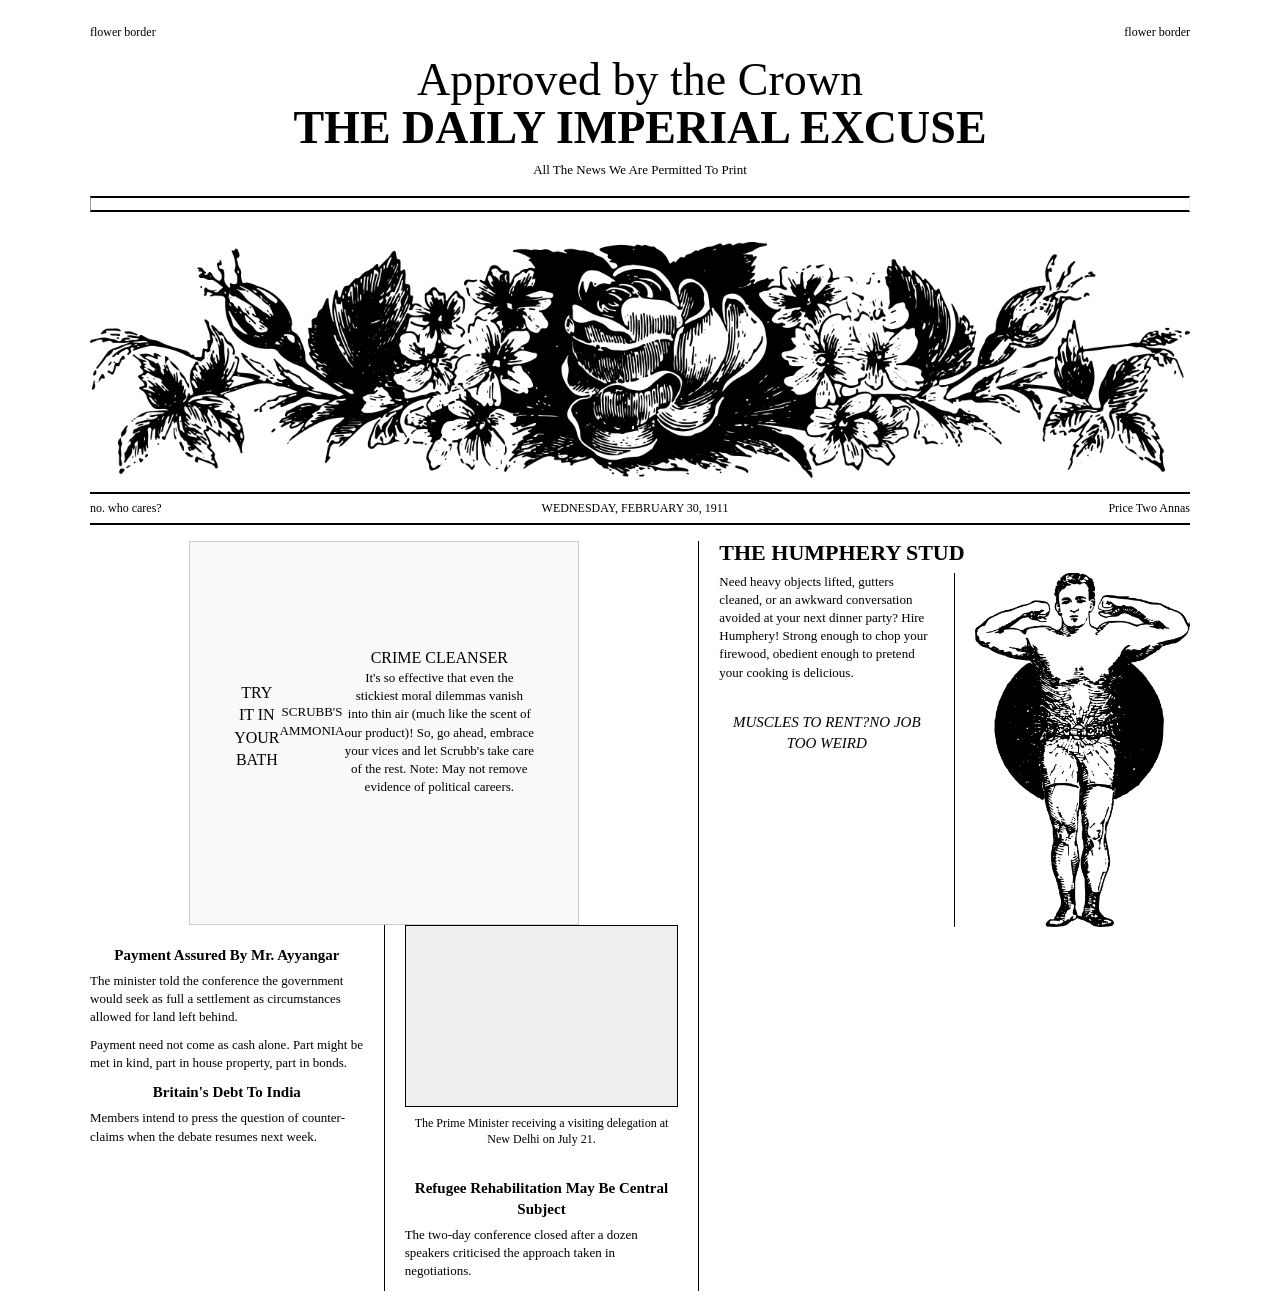
==== newspaper/index.html @ 944f1c3a "the humphery stud" ====
<!DOCTYPE html>
<html lang="en">

<head>
  <meta charset="utf-8">
  <meta name="viewport" content="width=device-width, initial-scale=1">
  <title>A flexbox front page</title>
  <link rel="stylesheet" href="style.css">
</head>

<body>

  <div class="bar">
    <span>flower border</span>
    <span>flower border</span>
  </div>

  <header class="masthead">
    <h1 class="nameplate">Approved by the Crown</h1>
    <h2 class="nameplate">THE DAILY IMPERIAL EXCUSE</h2>
    <p>All The News We Are Permitted To Print</p>
  </header>

  <hr class="rule">

  
  <div class="flowerheader">
    <img src="main-flower.png" class="main-flower">
  </div>

  <div class="bar rule">
    <span>no. who cares?</span>
    <span>WEDNESDAY, FEBRUARY 30, 1911</span>
    <span>Price Two Annas</span>
  </div>

  <!-- .row is a flex container. Each direct child .col is a flexible
       column. The .wide / .mid / .narrow classes only change how much
       space a column is allowed to grow (refer to the CSS and try to change the class!). -->
  <div class="row">

    <!-- the widest column -->
    <section class="col wide">
    
<div class="ad-box">
<div class="ad-text">TRY IT IN YOUR BATH</div>
<p class="brand">SCRUBB'S AMMONIA</p>
<div class="subrow">
<span>CRIME</span>
<span></span>CLEANSER</span>
<p class="body-text">
  It's so effective that even the stickiest moral dilemmas vanish into thin air (much like the scent of our product)! So, go ahead, embrace your vices and let Scrubb's take care of the rest. Note: May not remove evidence of political careers.
</p>
</div>
</div>  














      <!-- A story can hold its own nested row of columns -->
      <div class="row">
        <div class="col">
          <h3 class="rule">Payment Assured By Mr. Ayyangar</h3>
          <p>The minister told the conference the government would seek as full a settlement as circumstances allowed
            for land left behind.</p>
          <p>Payment need not come as cash alone. Part might be met in kind, part in house property, part in bonds.</p>
          <h3>Britain's Debt To India</h3>
          <p>Members intend to press the question of counter-claims when the debate resumes next week.</p>
        </div>

        <div class="col divider">
          <!-- .photo is an empty placeholder. -->
          <div class="photo"></div>
          <p class="caption">The Prime Minister receiving a visiting delegation at New Delhi on July 21.</p>
          <h3 class="rule">Refugee Rehabilitation May Be Central Subject</h3>
          <p>The two-day conference closed after a dozen speakers criticised the approach taken in negotiations.</p>
        </div>
      </div>
    </section>



    <!-- a medium column with its own nested row -->
    <section class="col mid divider">
      <h2>THE HUMPHERY STUD</h2>
      <div class="row">
        <div class="col">
          <p>Need heavy objects lifted, gutters cleaned, or an awkward conversation avoided at your next dinner party? Hire Humphery! Strong enough to chop your firewood, obedient enough to pretend your cooking is delicious.</p>
             <p class="deck rule">MUSCLES TO RENT?NO JOB TOO WEIRD</p>
             </p>
        </div>
        <div class="col divider">
        <img src="stud-man.png" class="stud-man">
        </div>
      </div>
    </section>

  </div>

</body>

</html>
---- newspaper/style.css ----
body {
  max-width: 1100px;
  margin: 0 auto;
  padding: 24px;
  font-family: serif;
  line-height: 1.4;
}

p {
  margin: 0 0 10px;
  font-size: 13px;
  text-align: justify center;
}

h1 {
  margin: 0;
  line-height: 1;
  font-weight: normal;
}

h2 {
  margin: 0 0 8px;
  font-size: 22px;
  line-height: 1.1;
}

h3 {
  margin: 0 0 6px;
  font-size: 15px;
  text-align: center;
}

.lead {
  font-size: 34px;
}

/* the day's top headline */
.row {
  display: flex;
  gap: 20px;
}

.col {
  display: flex;
  flex-direction: column;
  flex: 1;
  min-width: 0;

.rule {
    border: none;
    border-top: 2px solid var(--rule);
    margin: 14px 0 0;
}
}
.flowerheader {
  width: 100%;
  max-width: 1100px;
  overflow: hidden;
  padding: 14px 0;
  display: flex;
}

.main-flower {
  width: 100%;
  height: auto;
  justify-content: center;
  display: flex;
}
/* Column widths: bigger flex value = more room. */
.wide {
  flex: 5;
}

.mid {
  flex: 4;
}

.narrow {
  flex: 2;
}

.divider {
  border-left: 1px solid;
  padding-left: 20px;
}

.rule {
  border-top: 2px solid;
  border-bottom: 2px solid;
  padding: 6px 0;
  margin: 0 0 16px;
}

.box {
  border: 1px solid;
  padding: 10px;
  margin-bottom: 16px;
}

.bar {
  display: flex;
  justify-content: space-between;
  font-size: 12px;
}

.masthead {
  text-align: center;
  margin: 16px 0;
}

.nameplate {
  font-size: 46px;
}

.deck {
  font-size: 15px;
  font-style: italic;
  text-align: center;
}

.photo {
  border: 1px solid;
  height: 180px;
  margin-bottom: 8px;
  background: #eee;
}

.caption {
  font-size: 12px;
  text-align: center;
}

/* Stack the columns on narrow screens */
@media (max-width: 700px) {
  .row {
    flex-direction: column;
  }

  .divider {
    border-left: 0;
    padding-left: 0;
    border-top: 1px solid;
    padding-top: 16px;
  }
}

.ad-box {
    text-align: center;
    padding: 10px 44px 22px;
     width: 300px;
    height: 350px;
    border: 1px solid #ccc;
    background-color: #f9f9f9;
    display: flex;
    align-items: center;
    justify-content: center;
    margin: 0 auto;
}

.bathtub {
  width: 80%;
  max-width: 320px;
  margin: 10px auto 0;
}

.bathtub img {
  width: 100%;
  height: auto;
  display: block;
}
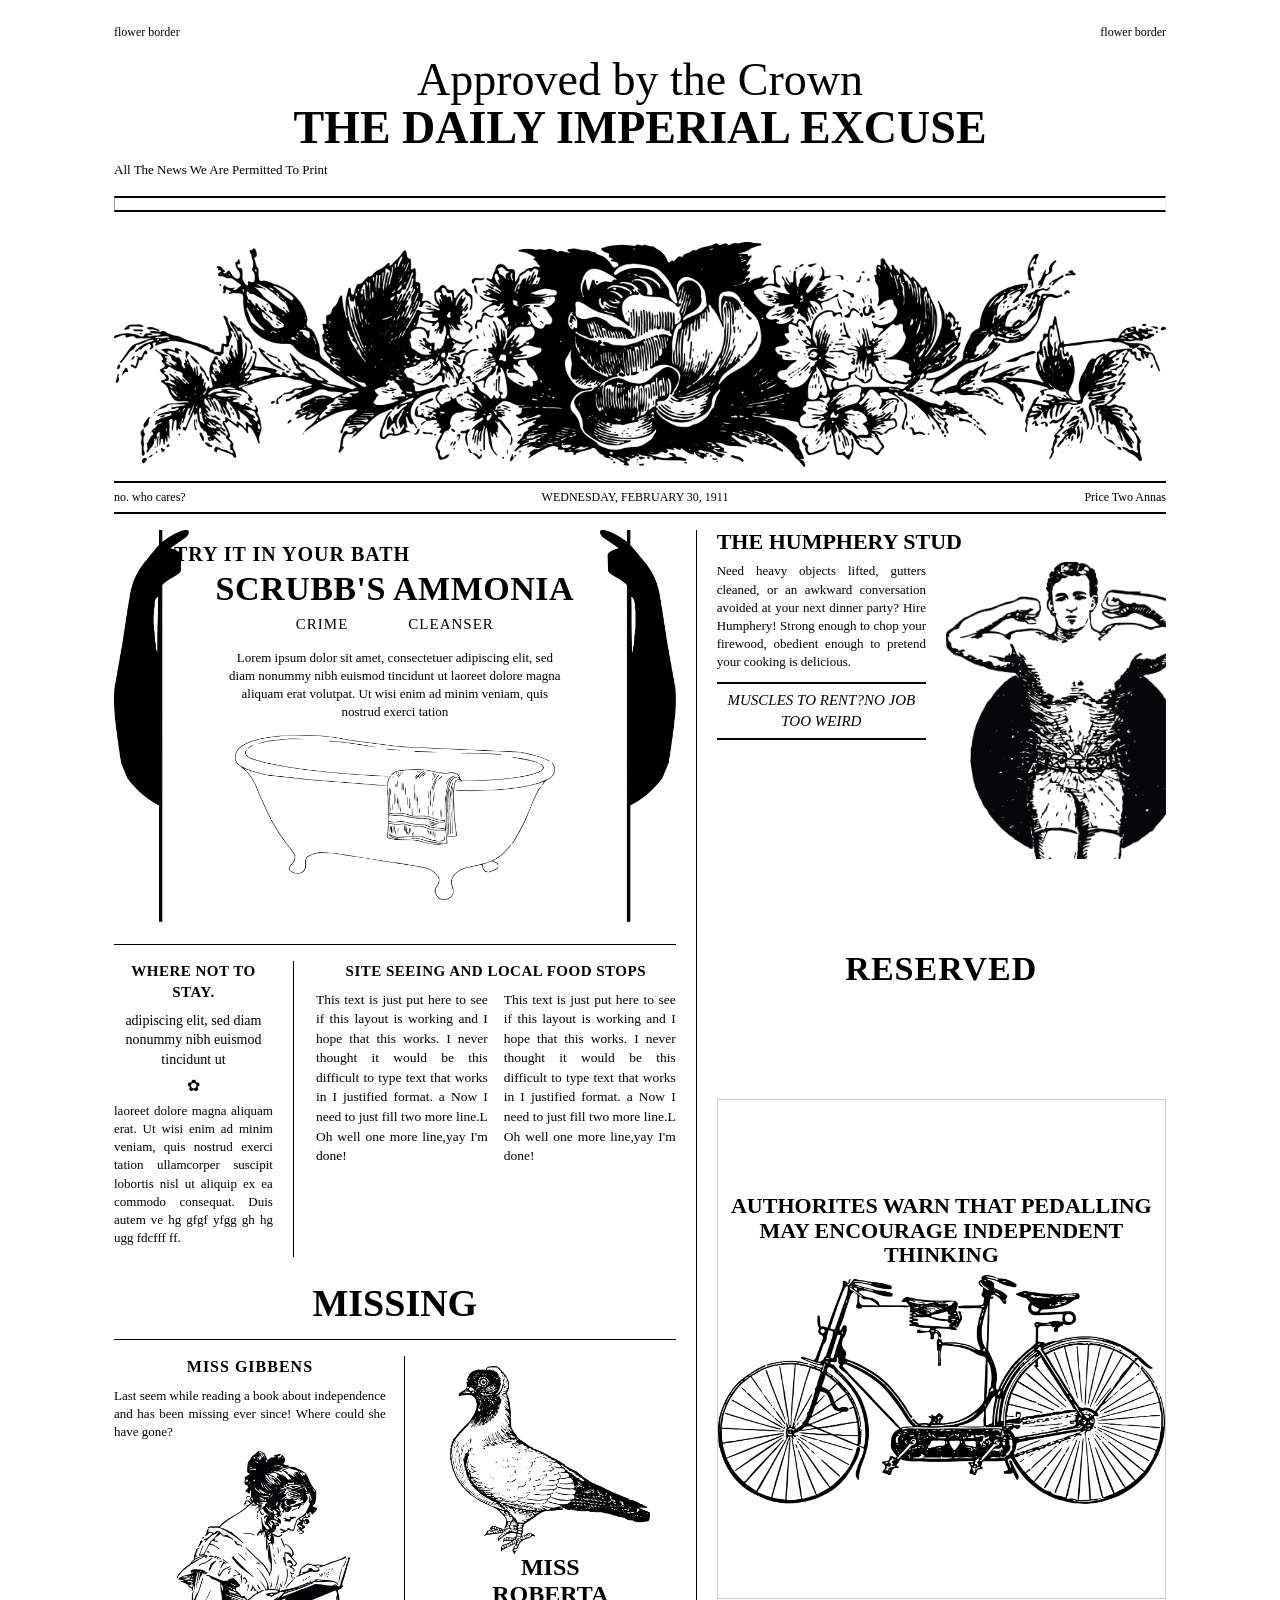
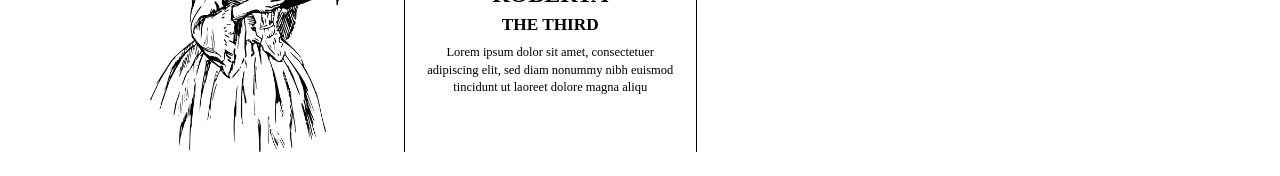
==== commit 7c5d91da: "all content placed" ====
--- a/newspaper/index.html
+++ b/newspaper/index.html
@@ -10,103 +10,117 @@
 
 <body>
 
-  <div class="bar">
-    <span>flower border</span>
-    <span>flower border</span>
-  </div>
+<div class="bar">
+<span>flower border</span>
+<span>flower border</span>
+</div>
 
-  <header class="masthead">
-    <h1 class="nameplate">Approved by the Crown</h1>
-    <h2 class="nameplate">THE DAILY IMPERIAL EXCUSE</h2>
-    <p>All The News We Are Permitted To Print</p>
-  </header>
+<header class="masthead">
+<h1 class="nameplate">Approved by the Crown</h1>
+<h2 class="nameplate">THE DAILY IMPERIAL EXCUSE</h2>
+<p>All The News We Are Permitted To Print</p>
+</header>
 
-  <hr class="rule">
+<hr class="rule">
 
-  
-  <div class="flowerheader">
-    <img src="main-flower.png" class="main-flower">
-  </div>
+<div class="flowerheader">
+<img src="main-flower.png" class="main-flower">
+</div>
 
-  <div class="bar rule">
-    <span>no. who cares?</span>
-    <span>WEDNESDAY, FEBRUARY 30, 1911</span>
-    <span>Price Two Annas</span>
-  </div>
+<div class="bar rule">
+<span>no. who cares?</span>
+<span>WEDNESDAY, FEBRUARY 30, 1911</span>
+<span>Price Two Annas</span>
+</div>
 
-  <!-- .row is a flex container. Each direct child .col is a flexible
-       column. The .wide / .mid / .narrow classes only change how much
-       space a column is allowed to grow (refer to the CSS and try to change the class!). -->
-  <div class="row">
+<div class="row">
 
-    <!-- the widest column -->
-    <section class="col wide">
-    
+<section class="col wide">
+
 <div class="ad-box">
-<div class="ad-text">TRY IT IN YOUR BATH</div>
-<p class="brand">SCRUBB'S AMMONIA</p>
+<img src="left-hand.png" class="bracket bracket-left" alt="">
+
+<p class="eyebrow">Try It In Your Bath</p>
+<h2 class="brand">Scrubb's Ammonia</h2>
 <div class="subrow">
-<span>CRIME</span>
-<span></span>CLEANSER</span>
+<span>Crime</span>
+<span>Cleanser</span>
+</div>
 <p class="body-text">
-  It's so effective that even the stickiest moral dilemmas vanish into thin air (much like the scent of our product)! So, go ahead, embrace your vices and let Scrubb's take care of the rest. Note: May not remove evidence of political careers.
+      Lorem ipsum dolor sit amet, consectetuer adipiscing elit, sed diam nonummy nibh euismod tincidunt ut laoreet dolore magna aliquam erat volutpat. Ut wisi enim ad minim veniam, quis nostrud exerci tation
+</p>
+
+<div class="bathtub">
+<img src="bathtub.png" alt="Bathtub illustration">
+</div>
+
+<img src="right-hand.png" class="bracket bracket-right" alt="">
+</div>
+
+<div class="travel-row">
+<div class="travel-col-1">
+<h3 class="travel-head">Where Not To Stay.</h3>
+<p class="lead-small">adipiscing elit, sed diam nonummy nibh euismod tincidunt ut</p>
+<div class="fleuron">&#10047;</div>
+<p class="body-text small">
+        laoreet dolore magna aliquam erat. Ut wisi enim ad minim veniam, quis nostrud exerci tation ullamcorper suscipit lobortis nisl ut aliquip ex ea commodo consequat. Duis autem ve hg gfgf yfgg gh hg ugg fdcfff ff.
 </p>
 </div>
-</div>  
 
+<div class="travel-col-2">
+<h3 class="travel-head">Site Seeing And Local Food Stops</h3>
+<div class="two-col-text">
+<p>This text is just put here to see if this layout is working and I hope that this works. I never thought it would be this difficult to type text that works in I justified format. a Now I need to just fill two more line.L Oh well one more line,yay I'm done!</p>
+<p>This text is just put here to see if this layout is working and I hope that this works. I never thought it would be this difficult to type text that works in I justified format. a Now I need to just fill two more line.L Oh well one more line,yay I'm done!</p>
+</div>
+</div>
+</div>
 
+<h2 class="section-title">Missing</h2>
+<div class="missing-grid">
 
+<div class="missing-col-1">
+<h3 class="missing-name">Miss Gibbens</h3>
+<p class="body-text small">Last seem while reading a book about independence and has been missing ever since! Where could she have gone?</p>
+<div class="missing-illustration">
+<img src="woman-in-book.png" alt="Woman reading a book">
+</div>
+</div>
 
+<div class="missing-col-2 divider">
+<div class="missing-illustration">
+<img src="miss-piegon.png" alt="Pigeon illustration">
+</div>
+<h3 class="stacked-name">Miss<br>Roberta<br><span class="the-third">The Third</span></h3>
+<p>Lorem ipsum dolor sit amet, consectetuer adipiscing elit, sed diam nonummy nibh euismod tincidunt ut laoreet dolore magna aliqu</p>
+</div>
 
+</div>
 
+</section>
 
+<section class="col mid divider">
+<h2>THE HUMPHERY STUD</h2>
+<div class="row">
+<div class="col">
+<p>Need heavy objects lifted, gutters cleaned, or an awkward conversation avoided at your next dinner party? Hire Humphery! Strong enough to chop your firewood, obedient enough to pretend your cooking is delicious.</p>
+<p class="deck rule">MUSCLES TO RENT?NO JOB TOO WEIRD</p>
+</div>
+<img src="stud-cropped .png" class="stud-man">
+</div>
 
+<div class="reserved-box">
+<h2>Reserved</h2>
+</div>
 
+<div class="bicycle-box">
+<h2>AUTHORITES WARN THAT PEDALLING MAY ENCOURAGE INDEPENDENT THINKING</h2>
+<img src="bicycle.png" class="bicycle">
+</div>
 
+</section>
 
-
-
-
-      <!-- A story can hold its own nested row of columns -->
-      <div class="row">
-        <div class="col">
-          <h3 class="rule">Payment Assured By Mr. Ayyangar</h3>
-          <p>The minister told the conference the government would seek as full a settlement as circumstances allowed
-            for land left behind.</p>
-          <p>Payment need not come as cash alone. Part might be met in kind, part in house property, part in bonds.</p>
-          <h3>Britain's Debt To India</h3>
-          <p>Members intend to press the question of counter-claims when the debate resumes next week.</p>
-        </div>
-
-        <div class="col divider">
-          <!-- .photo is an empty placeholder. -->
-          <div class="photo"></div>
-          <p class="caption">The Prime Minister receiving a visiting delegation at New Delhi on July 21.</p>
-          <h3 class="rule">Refugee Rehabilitation May Be Central Subject</h3>
-          <p>The two-day conference closed after a dozen speakers criticised the approach taken in negotiations.</p>
-        </div>
-      </div>
-    </section>
-
-
-
-    <!-- a medium column with its own nested row -->
-    <section class="col mid divider">
-      <h2>THE HUMPHERY STUD</h2>
-      <div class="row">
-        <div class="col">
-          <p>Need heavy objects lifted, gutters cleaned, or an awkward conversation avoided at your next dinner party? Hire Humphery! Strong enough to chop your firewood, obedient enough to pretend your cooking is delicious.</p>
-             <p class="deck rule">MUSCLES TO RENT?NO JOB TOO WEIRD</p>
-             </p>
-        </div>
-        <div class="col divider">
-        <img src="stud-man.png" class="stud-man">
-        </div>
-      </div>
-    </section>
-
-  </div>
+</div>
 
 </body>
-
 </html>
--- a/newspaper/style.css
+++ b/newspaper/style.css
@@ -1,15 +1,20 @@
+* {
+  box-sizing: border-box;
+}
+
 body {
   max-width: 1100px;
   margin: 0 auto;
   padding: 24px;
   font-family: serif;
   line-height: 1.4;
+  overflow-x: hidden;
 }
 
 p {
   margin: 0 0 10px;
   font-size: 13px;
-  text-align: justify center;
+  text-align: justify;
 }
 
 h1 {
@@ -34,7 +39,6 @@
   font-size: 34px;
 }
 
-/* the day's top headline */
 .row {
   display: flex;
   gap: 20px;
@@ -45,16 +49,10 @@
   flex-direction: column;
   flex: 1;
   min-width: 0;
-
-.rule {
-    border: none;
-    border-top: 2px solid var(--rule);
-    margin: 14px 0 0;
-}
-}
+}
+
 .flowerheader {
   width: 100%;
-  max-width: 1100px;
   overflow: hidden;
   padding: 14px 0;
   display: flex;
@@ -63,10 +61,9 @@
 .main-flower {
   width: 100%;
   height: auto;
-  justify-content: center;
-  display: flex;
-}
-/* Column widths: bigger flex value = more room. */
+  display: block;
+}
+
 .wide {
   flex: 5;
 }
@@ -130,7 +127,6 @@
   text-align: center;
 }
 
-/* Stack the columns on narrow screens */
 @media (max-width: 700px) {
   .row {
     flex-direction: column;
@@ -144,17 +140,109 @@
   }
 }
 
+.stud-man {
+  width: 220px;
+  max-width: 100%;
+  height: auto;
+  flex-shrink: 0;
+  display: block;
+}
+
+.reserved-box {
+  min-height: 220px;
+  display: flex;
+  align-items: center;
+  justify-content: center;
+  text-align: center;
+}
+
+.reserved-box h2 {
+  font-weight: 700;
+  text-transform: uppercase;
+  letter-spacing: 1px;
+  font-size: 34px;
+  margin: 0;
+}
+
+.bicycle-box {
+  min-height: 500px;
+  border: 1px solid #ccc;
+  display: flex;
+  flex-direction: column;
+  align-items: center;
+  justify-content: center;
+  text-align: center;
+  margin-top: 20px;
+}
+
+.bicycle {
+  width: 450px;
+  max-width: 100%;
+  height: auto;
+  flex-shrink: 0;
+  display: block;
+}
+
+/* ---------- AD BOX ---------- */
+
 .ad-box {
-    text-align: center;
-    padding: 10px 44px 22px;
-     width: 300px;
-    height: 350px;
-    border: 1px solid #ccc;
-    background-color: #f9f9f9;
-    display: flex;
-    align-items: center;
-    justify-content: center;
-    margin: 0 auto;
+  text-align: center;
+  padding: 10px 60px 22px;
+  width: auto;
+  min-height: 380px;
+  border: none;
+  background-color: transparent;
+  display: block;
+  position: relative;
+  margin: 0;
+  overflow: hidden;
+}
+
+.bracket {
+  position: absolute;
+  top: 0;
+  height: 100%;
+  width: auto;
+}
+
+.bracket-left {
+  left: 0;
+}
+
+.bracket-right {
+  right: 0;
+}
+
+.eyebrow {
+  font-weight: 700;
+  text-transform: uppercase;
+  letter-spacing: 1px;
+  font-size: 20px;
+  margin: 0 0 2px;
+}
+
+.brand {
+  font-weight: 900;
+  text-transform: uppercase;
+  font-size: 34px;
+  letter-spacing: 0.5px;
+  margin: 0 0 6px;
+}
+
+.subrow {
+  display: flex;
+  justify-content: center;
+  gap: 60px;
+  text-transform: uppercase;
+  letter-spacing: 1px;
+  font-size: 15px;
+  margin-bottom: 14px;
+}
+
+.ad-box .body-text {
+  max-width: 340px;
+  margin: 0 auto 14px;
+  text-align: center;
 }
 
 .bathtub {
@@ -167,4 +255,123 @@
   width: 100%;
   height: auto;
   display: block;
+}
+
+/* ---------- TRAVEL ROW ---------- */
+
+.travel-row {
+  display: grid;
+  grid-template-columns: 1fr 2fr;
+  column-gap: 22px;
+  border-top: 1px solid #000;
+  margin-top: 22px;
+  padding-top: 16px;
+}
+
+.travel-col-1 {
+  border-right: 1px solid #000;
+  padding-right: 20px;
+  text-align: center;
+}
+
+.travel-head {
+  font-weight: 700;
+  text-transform: uppercase;
+  letter-spacing: 0.5px;
+  font-size: 15px;
+  text-align: center;
+  margin: 0 0 8px;
+}
+
+.lead-small {
+  text-align: center;
+  font-size: 14px;
+  margin: 0 0 6px;
+}
+
+.fleuron {
+  text-align: center;
+  font-size: 16px;
+  margin: 4px 0;
+}
+
+.two-col-text {
+  display: grid;
+  grid-template-columns: 1fr 1fr;
+  column-gap: 16px;
+}
+
+.two-col-text p {
+  font-size: 13.5px;
+  line-height: 1.45;
+  text-align: justify;
+  margin: 0;
+}
+
+/* ---------- MISSING SECTION ---------- */
+
+.section-title {
+  font-weight: 900;
+  text-transform: uppercase;
+  font-size: 38px;
+  margin: 26px 0 14px;
+  text-align: center;
+}
+
+.missing-grid {
+  display: grid;
+  grid-template-columns: 1fr 1fr;
+  column-gap: 18px;
+  border-top: 1px solid #000;
+  padding-top: 16px;
+  text-align: center;
+}
+
+.missing-name {
+  font-weight: 700;
+  text-transform: uppercase;
+  letter-spacing: 1px;
+  font-size: 16px;
+  margin: 0 0 8px;
+}
+
+.missing-col-1 {
+  text-align: center;
+}
+
+.missing-col-2 {
+  display: flex;
+  flex-direction: column;
+  align-items: center;
+}
+
+.missing-col-2 p {
+  font-size: 12.5px;
+  line-height: 1.4;
+  text-align: center;
+  margin: 8px 0 0;
+  max-width: 300px;
+}
+
+.stacked-name {
+  font-weight: 900;
+  text-transform: uppercase;
+  font-size: 24px;
+  line-height: 1.15;
+  margin: 0;
+}
+
+.stacked-name .the-third {
+  font-size: 0.72em;
+}
+
+.missing-illustration {
+  max-width: 200px;
+  margin: 10px auto 0;
+}
+
+.missing-illustration img {
+  width: 100%;
+  height: auto;
+  display: block;
 }
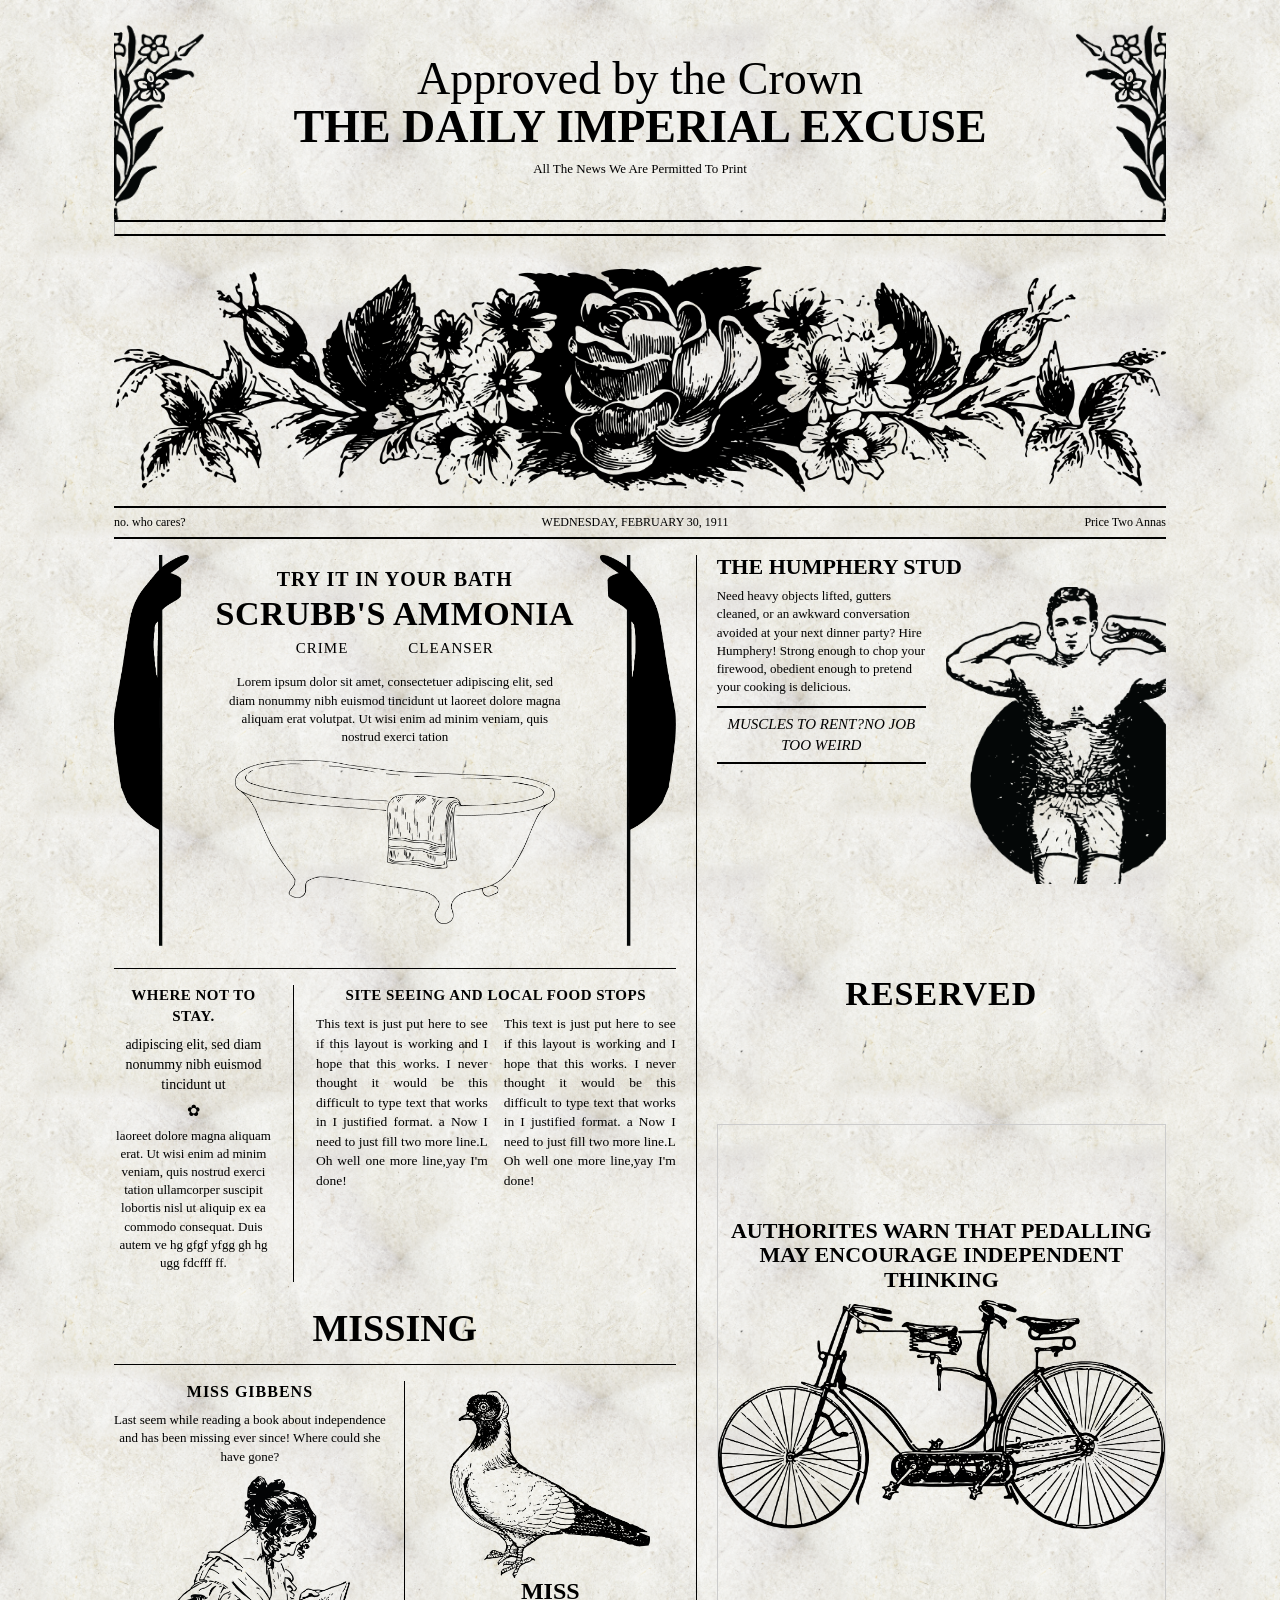
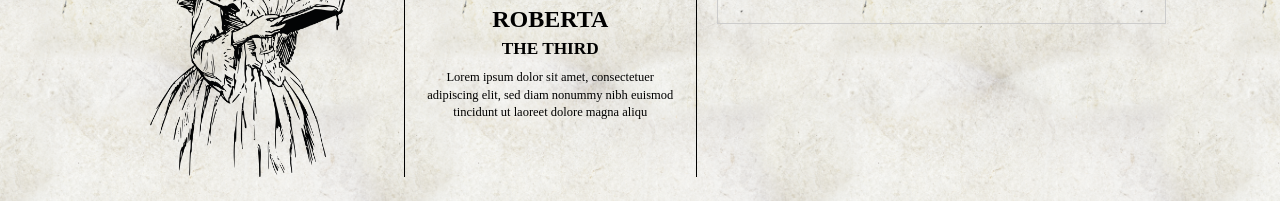
==== commit ad94b6d4: "flower border" ====
--- a/newspaper/index.html
+++ b/newspaper/index.html
@@ -5,15 +5,14 @@
   <meta charset="utf-8">
   <meta name="viewport" content="width=device-width, initial-scale=1">
   <title>A flexbox front page</title>
+  
   <link rel="stylesheet" href="style.css">
 </head>
 
 <body>
 
-<div class="bar">
-<span>flower border</span>
-<span>flower border</span>
-</div>
+<div class="masthead-row">
+<img src="left-flower-border.png" class="corner-flower">
 
 <header class="masthead">
 <h1 class="nameplate">Approved by the Crown</h1>
@@ -21,6 +20,8 @@
 <p>All The News We Are Permitted To Print</p>
 </header>
 
+<img src="right-flower-border.png" class="corner-flower">
+</div>
 <hr class="rule">
 
 <div class="flowerheader">
--- a/newspaper/style.css
+++ b/newspaper/style.css
@@ -9,12 +9,16 @@
   font-family: serif;
   line-height: 1.4;
   overflow-x: hidden;
+
+  background-image: url("seamless-bg.png");
+  background-repeat: repeat;
+  background-size: 400px 280px;
 }
 
 p {
   margin: 0 0 10px;
   font-size: 13px;
-  text-align: justify;
+  text-align: justify-centre;
 }
 
 h1 {
@@ -49,6 +53,34 @@
   flex-direction: column;
   flex: 1;
   min-width: 0;
+}
+
+.bar {
+  display: flex;
+  justify-content: space-between;
+  align-items: flex-start;
+  font-size: 12px;
+}
+
+.corner-flower {
+  width: 90px;
+  max-width: 15%;
+  height: auto;
+  flex-shrink: 0;
+  display: block;
+}
+
+.masthead-row {
+  display: flex;
+  align-items: center;
+  justify-content: center;
+  gap: 20px;
+}
+
+.masthead {
+  text-align: center;
+  margin: 16px 0;
+  flex: 1;
 }
 
 .flowerheader {
@@ -92,17 +124,6 @@
   border: 1px solid;
   padding: 10px;
   margin-bottom: 16px;
-}
-
-.bar {
-  display: flex;
-  justify-content: space-between;
-  font-size: 12px;
-}
-
-.masthead {
-  text-align: center;
-  margin: 16px 0;
 }
 
 .nameplate {
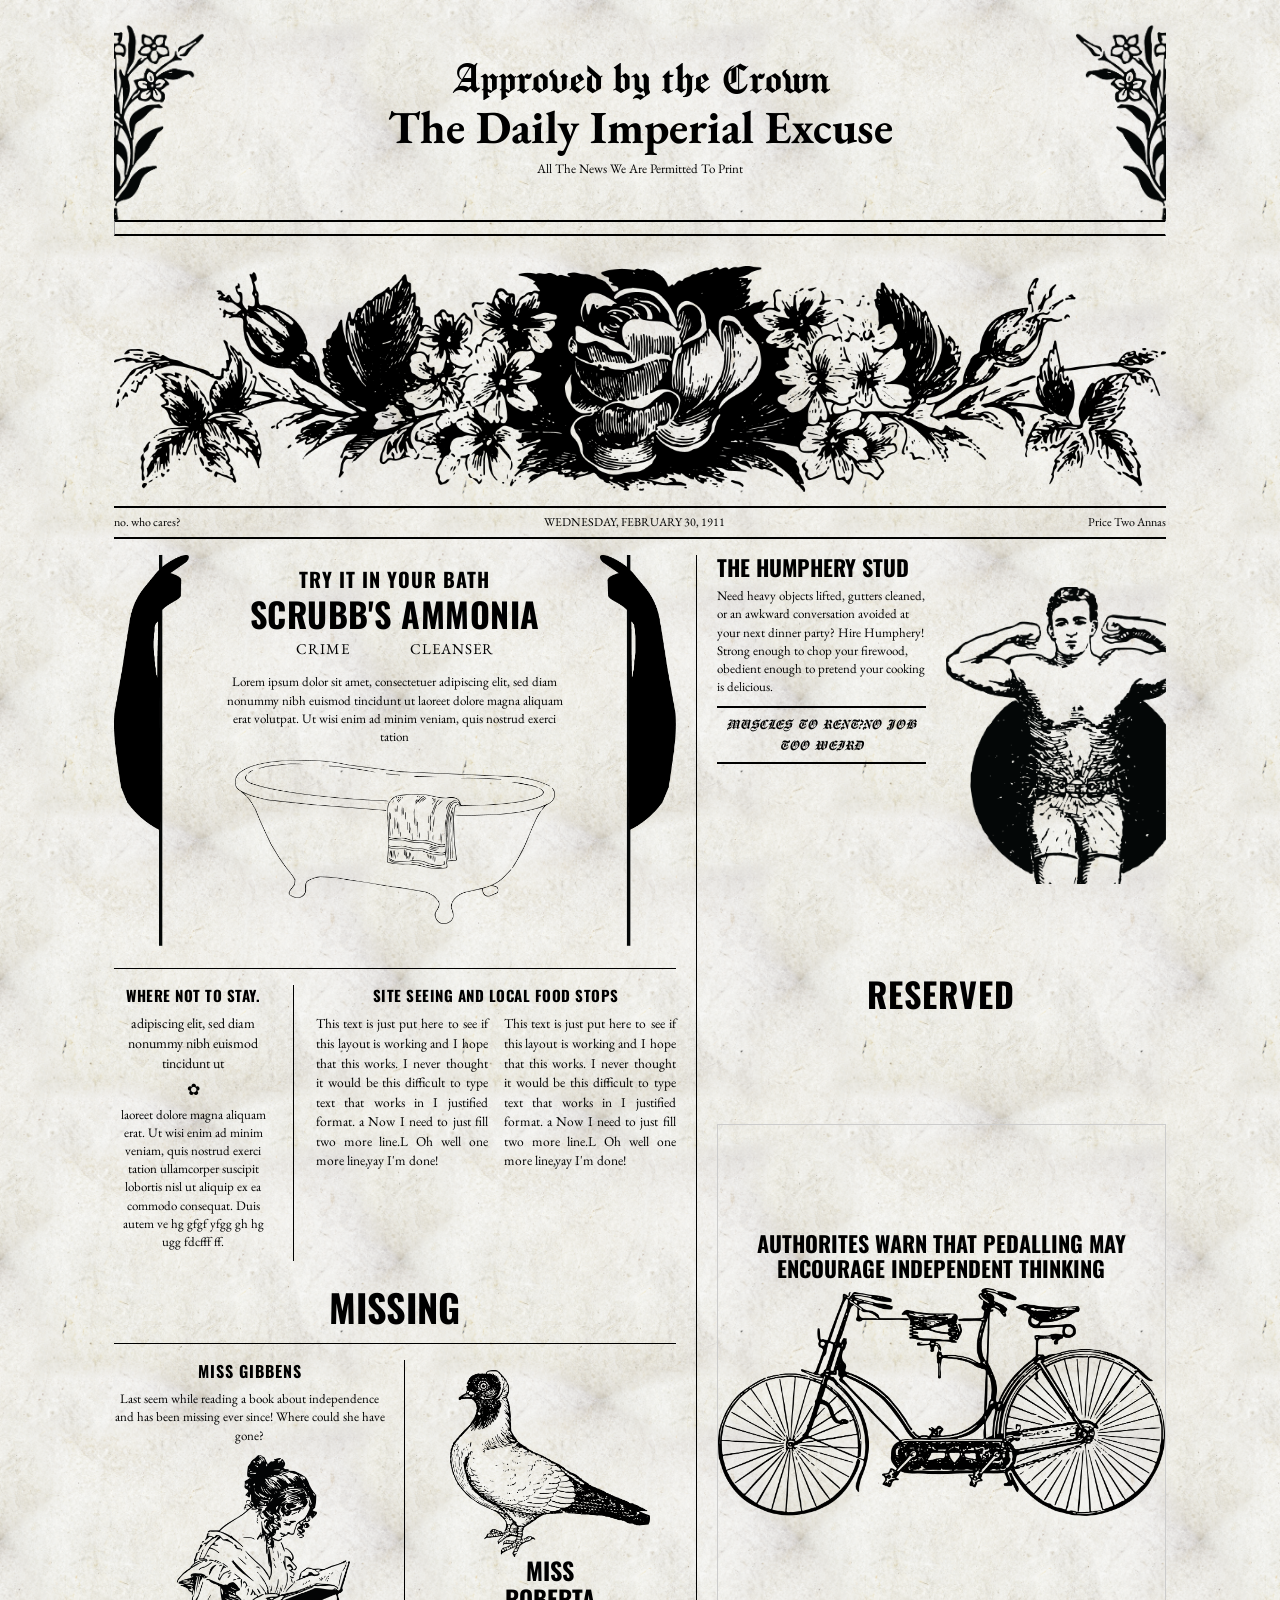
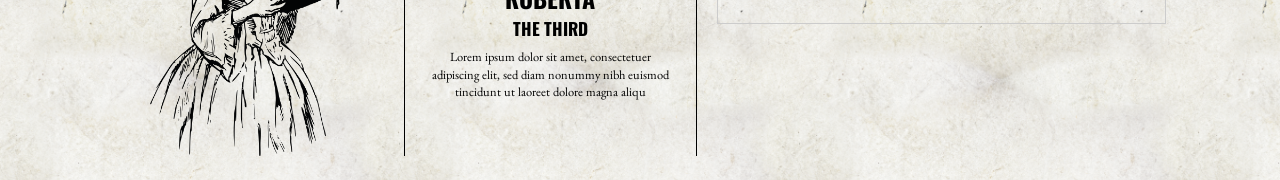
==== commit 2d9cfc1c: "fonts added" ====
--- a/newspaper/index.html
+++ b/newspaper/index.html
@@ -5,7 +5,9 @@
   <meta charset="utf-8">
   <meta name="viewport" content="width=device-width, initial-scale=1">
   <title>A flexbox front page</title>
-  
+  <link rel="preconnect" href="https://fonts.googleapis.com">
+<link rel="preconnect" href="https://fonts.gstatic.com" crossorigin>
+<link href="https://fonts.googleapis.com/css2?family=Manufacturing+Consent&family=EB+Garamond:ital,wght@0,400;0,500;0,600;0,700;1,400&family=Oswald:wght@400;500;600;700&display=swap" rel="stylesheet">
   <link rel="stylesheet" href="style.css">
 </head>
 
@@ -16,7 +18,12 @@
 
 <header class="masthead">
 <h1 class="nameplate">Approved by the Crown</h1>
-<h2 class="nameplate">THE DAILY IMPERIAL EXCUSE</h2>
+<h2 class="nameplate nameplate-title">
+  <span class="big-letter">T</span>he
+  <span class="big-letter">D</span>aily
+  <span class="big-letter">I</span>mperial
+  <span class="big-letter">E</span>xcuse
+</h2>
 <p>All The News We Are Permitted To Print</p>
 </header>
 
--- a/newspaper/style.css
+++ b/newspaper/style.css
@@ -1,12 +1,16 @@
 * {
   box-sizing: border-box;
 }
-
+:root {
+  --font-body: "EB Garamond", serif;
+  --font-headline: "Oswald", sans-serif;
+  --font-display: "Manufacturing Consent", cursive;
+}
 body {
   max-width: 1100px;
   margin: 0 auto;
   padding: 24px;
-  font-family: serif;
+  font-family: var(--font-body);
   line-height: 1.4;
   overflow-x: hidden;
 
@@ -15,10 +19,18 @@
   background-size: 400px 280px;
 }
 
+h1.nameplate{
+  font-family: Manufacturing Consent;
+}
+
+h2.nameplate{
+  font-family: EB Garamond;
+}
 p {
   margin: 0 0 10px;
   font-size: 13px;
   text-align: justify-centre;
+  font-family: var(--font-body);
 }
 
 h1 {
@@ -54,14 +66,6 @@
   flex: 1;
   min-width: 0;
 }
-
-.bar {
-  display: flex;
-  justify-content: space-between;
-  align-items: flex-start;
-  font-size: 12px;
-}
-
 .corner-flower {
   width: 90px;
   max-width: 15%;
@@ -82,6 +86,7 @@
   margin: 16px 0;
   flex: 1;
 }
+
 
 .flowerheader {
   width: 100%;
@@ -124,6 +129,17 @@
   border: 1px solid;
   padding: 10px;
   margin-bottom: 16px;
+}
+
+.bar {
+  display: flex;
+  justify-content: space-between;
+  font-size: 12px;
+}
+
+.masthead {
+  text-align: center;
+  margin: 16px 0;
 }
 
 .nameplate {
@@ -395,4 +411,20 @@
   width: 100%;
   height: auto;
   display: block;
+}
+
+.nameplate,
+.brand,
+.eyebrow,
+.travel-head,
+.section-title,
+.missing-name,
+.stacked-name,
+h2,
+h3 {
+  font-family: var(--font-headline);
+}
+
+.deck {
+  font-family: var(--font-display);
 }
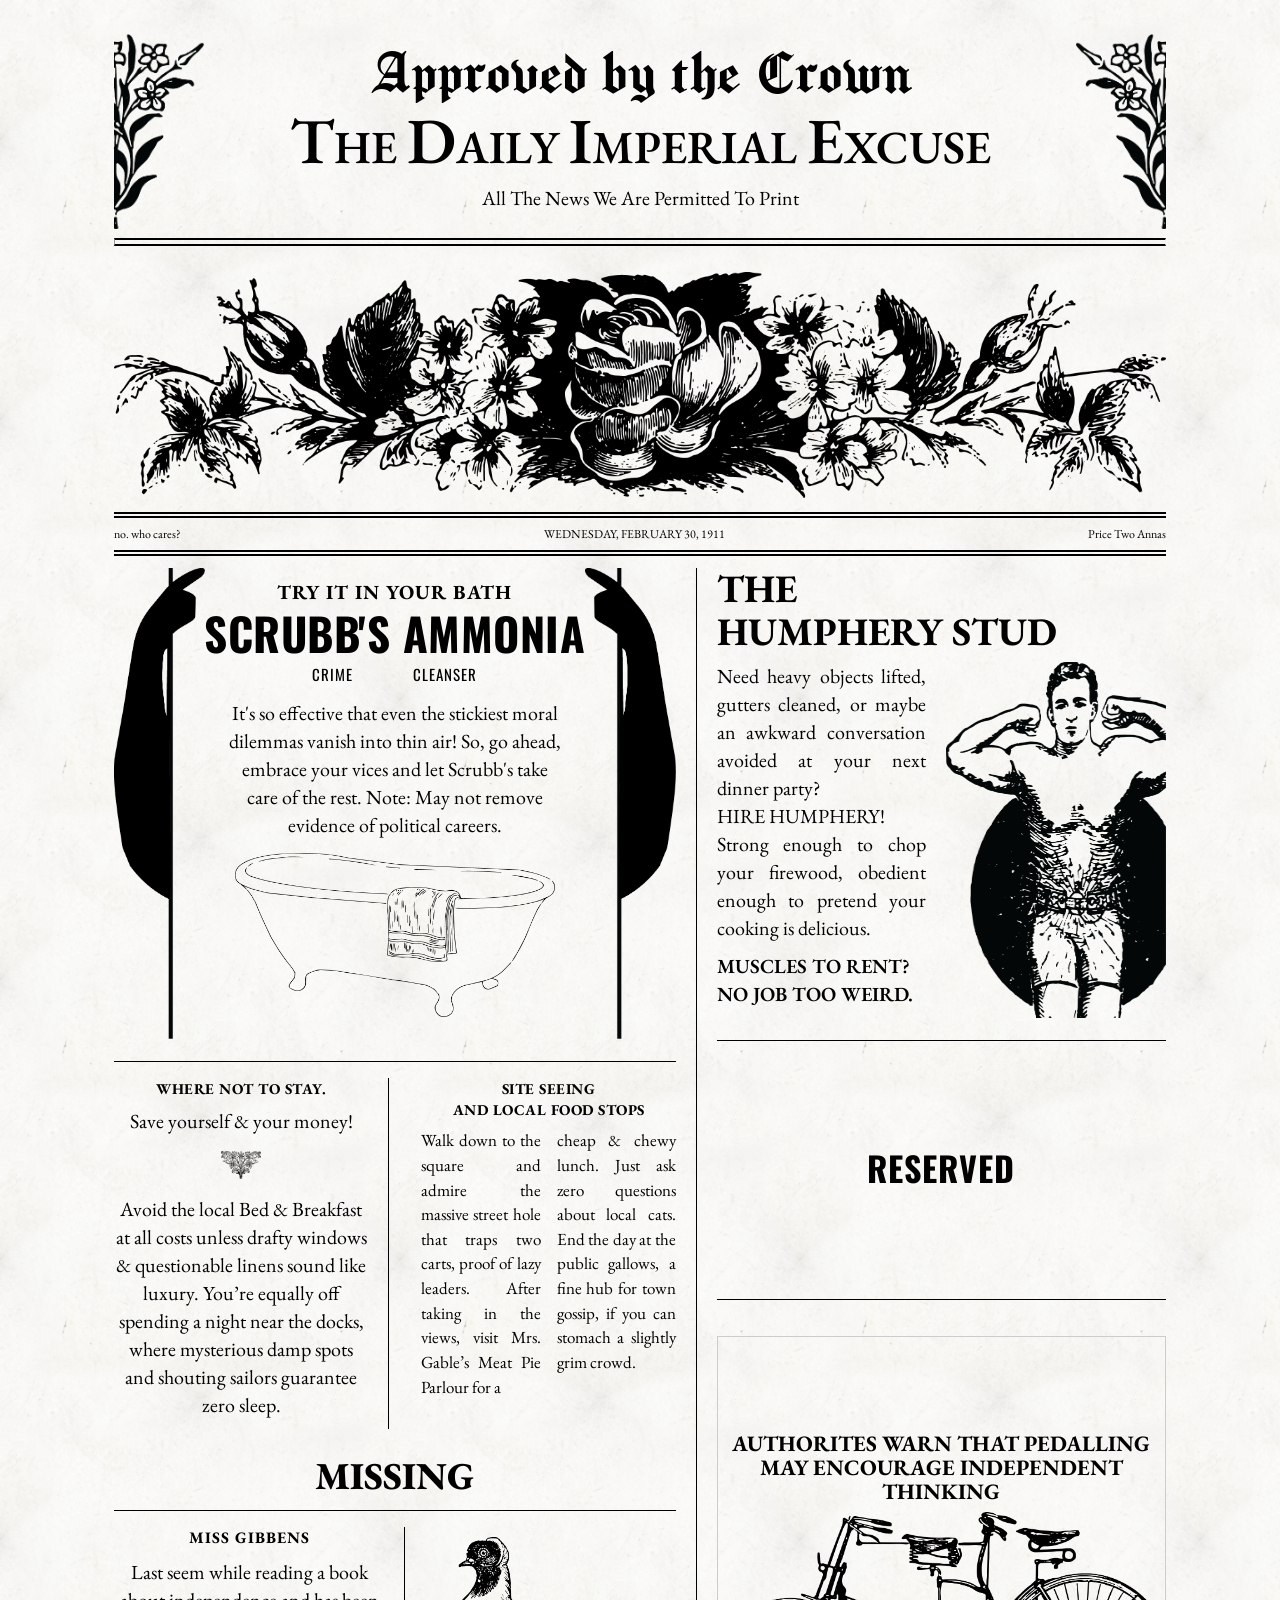
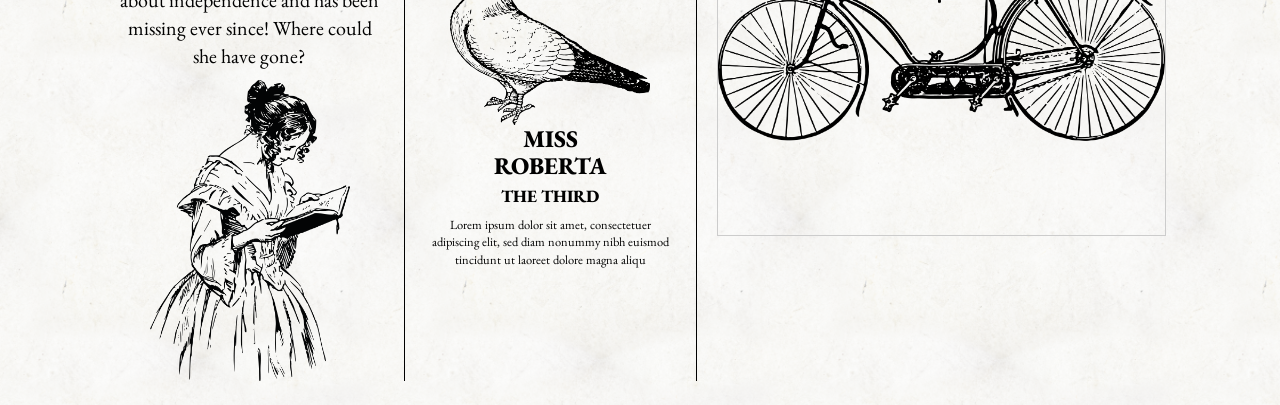
==== commit c4059989: "where not to stay" ====
--- a/newspaper/index.html
+++ b/newspaper/index.html
@@ -19,10 +19,10 @@
 <header class="masthead">
 <h1 class="nameplate">Approved by the Crown</h1>
 <h2 class="nameplate nameplate-title">
-  <span class="big-letter">T</span>he
-  <span class="big-letter">D</span>aily
-  <span class="big-letter">I</span>mperial
-  <span class="big-letter">E</span>xcuse
+  <span class="big-letter">T</span>HE
+  <span class="big-letter">D</span>AILY
+  <span class="big-letter">I</span>MPERIAL
+  <span class="big-letter">E</span>XCUSE
 </h2>
 <p>All The News We Are Permitted To Print</p>
 </header>
@@ -35,7 +35,7 @@
 <img src="main-flower.png" class="main-flower">
 </div>
 
-<div class="bar rule">
+<div class="bar rule double-rule">
 <span>no. who cares?</span>
 <span>WEDNESDAY, FEBRUARY 30, 1911</span>
 <span>Price Two Annas</span>
@@ -55,7 +55,7 @@
 <span>Cleanser</span>
 </div>
 <p class="body-text">
-      Lorem ipsum dolor sit amet, consectetuer adipiscing elit, sed diam nonummy nibh euismod tincidunt ut laoreet dolore magna aliquam erat volutpat. Ut wisi enim ad minim veniam, quis nostrud exerci tation
+    It's so effective that even the stickiest moral dilemmas vanish into thin air! So, go ahead, embrace your vices and let Scrubb's take care of the rest. Note: May not remove evidence of political careers.
 </p>
 
 <div class="bathtub">
@@ -68,18 +68,18 @@
 <div class="travel-row">
 <div class="travel-col-1">
 <h3 class="travel-head">Where Not To Stay.</h3>
-<p class="lead-small">adipiscing elit, sed diam nonummy nibh euismod tincidunt ut</p>
-<div class="fleuron">&#10047;</div>
+<p class="lead-small"> Save yourself & your money!</p>
+<img src="divider.flower.png" class="divider-flower">
 <p class="body-text small">
-        laoreet dolore magna aliquam erat. Ut wisi enim ad minim veniam, quis nostrud exerci tation ullamcorper suscipit lobortis nisl ut aliquip ex ea commodo consequat. Duis autem ve hg gfgf yfgg gh hg ugg fdcfff ff.
+       Avoid the local Bed & Breakfast at all costs unless drafty windows & questionable linens sound like luxury. You’re equally off spending a night near the docks, where mysterious damp spots and shouting sailors guarantee zero sleep.
 </p>
 </div>
 
 <div class="travel-col-2">
-<h3 class="travel-head">Site Seeing And Local Food Stops</h3>
+<h3 class="travel-head">Site Seeing<br> And Local Food Stops</h3>
 <div class="two-col-text">
-<p>This text is just put here to see if this layout is working and I hope that this works. I never thought it would be this difficult to type text that works in I justified format. a Now I need to just fill two more line.L Oh well one more line,yay I'm done!</p>
-<p>This text is just put here to see if this layout is working and I hope that this works. I never thought it would be this difficult to type text that works in I justified format. a Now I need to just fill two more line.L Oh well one more line,yay I'm done!</p>
+<p class="site-text">Walk down to the square and admire the massive street hole that traps two carts, proof of lazy leaders. After taking in the views, visit Mrs. Gable’s Meat Pie Parlour for a </p>
+<p class="site-text">  cheap & chewy lunch. Just ask zero questions about local cats. End the day at the public gallows, a fine hub for town gossip, if you can stomach a slightly grim crowd.</p>
 </div>
 </div>
 </div>
@@ -108,19 +108,20 @@
 </section>
 
 <section class="col mid divider">
-<h2>THE HUMPHERY STUD</h2>
+<h2 class="stud-title">THE<br>HUMPHERY STUD</h2>
 <div class="row">
 <div class="col">
-<p>Need heavy objects lifted, gutters cleaned, or an awkward conversation avoided at your next dinner party? Hire Humphery! Strong enough to chop your firewood, obedient enough to pretend your cooking is delicious.</p>
-<p class="deck rule">MUSCLES TO RENT?NO JOB TOO WEIRD</p>
+<p class="stud-body-text">Need heavy objects lifted, gutters cleaned, or maybe an awkward conversation avoided at your next dinner party? 
+  <br> HIRE HUMPHERY! <br>Strong enough to chop your firewood, obedient enough to pretend your cooking is delicious.</p>
+<p class="tagline">MUSCLES TO RENT?NO JOB TOO WEIRD.</p>
 </div>
 <img src="stud-cropped .png" class="stud-man">
 </div>
-
+<div class="travel-row"></div>
 <div class="reserved-box">
-<h2>Reserved</h2>
+<h2 class="reserved-box">Reserved</h2>
 </div>
-
+<div class="travel-row"></div>
 <div class="bicycle-box">
 <h2>AUTHORITES WARN THAT PEDALLING MAY ENCOURAGE INDEPENDENT THINKING</h2>
 <img src="bicycle.png" class="bicycle">
--- a/newspaper/style.css
+++ b/newspaper/style.css
@@ -14,21 +14,28 @@
   line-height: 1.4;
   overflow-x: hidden;
 
-  background-image: url("seamless-bg.png");
+  background-image:
+  linear-gradient(rgba(255, 255, 255, 0.6), rgba(255, 255, 255, 0.6)), url("seamless-bg.png");
   background-repeat: repeat;
   background-size: 400px 280px;
 }
 
 h1.nameplate{
   font-family: Manufacturing Consent;
+  font-size: 65px;
 }
 
 h2.nameplate{
   font-family: EB Garamond;
+  font-weight: 580;
+}
+
+.big-letter {
+  font-size: 1.4em; 
 }
 p {
   margin: 0 0 10px;
-  font-size: 13px;
+  font-size: 20px;
   text-align: justify-centre;
   font-family: var(--font-body);
 }
@@ -119,10 +126,16 @@
 }
 
 .rule {
-  border-top: 2px solid;
-  border-bottom: 2px solid;
-  padding: 6px 0;
-  margin: 0 0 16px;
+  border-top: 2px solid #000;
+  border-bottom: 2px solid #000;
+  padding: 2px 0;
+  margin: 0 0 12px;
+}
+
+.double-rule {
+  border-top: 6px double #000;
+  border-bottom: 6px double;
+  padding: 8px 0;
 }
 
 .box {
@@ -413,18 +426,55 @@
   display: block;
 }
 
-.nameplate,
-.brand,
-.eyebrow,
-.travel-head,
-.section-title,
-.missing-name,
-.stacked-name,
-h2,
-h3 {
-  font-family: var(--font-headline);
-}
-
-.deck {
-  font-family: var(--font-display);
+.subrow{
+font-family: OSWALD;
+}
+
+.brand{
+  font-family: OSWALD;
+  font-size: 45px;
+}
+
+.stud-title{
+  font-family: EB GARAMOND;
+  font-size: 39px;
+}
+
+.stud-body-text{
+  text-align: justify;
+}
+
+.tagline{
+  font-family: EB Garamond;
+  font-size: 20px;
+  font-weight: 600;
+}
+
+.reserved-box{
+  font-family: OSWALD;
+  font-weight: 100;
+}
+ .travel-row {
+  display: flex;
+  gap: 2rem; 
+}
+
+.travel-col-1,
+.travel-col-2 {
+  flex: 1;
+}
+
+.two-col-text .site-text {
+  font-size: 17px;
+}
+
+.divider-flower {
+  width: 40px;     
+  height: auto;     
+  display: block;
+  margin: 1rem auto; 
+}
+.lead-small{
+  font-size: 20px
+ 
 }
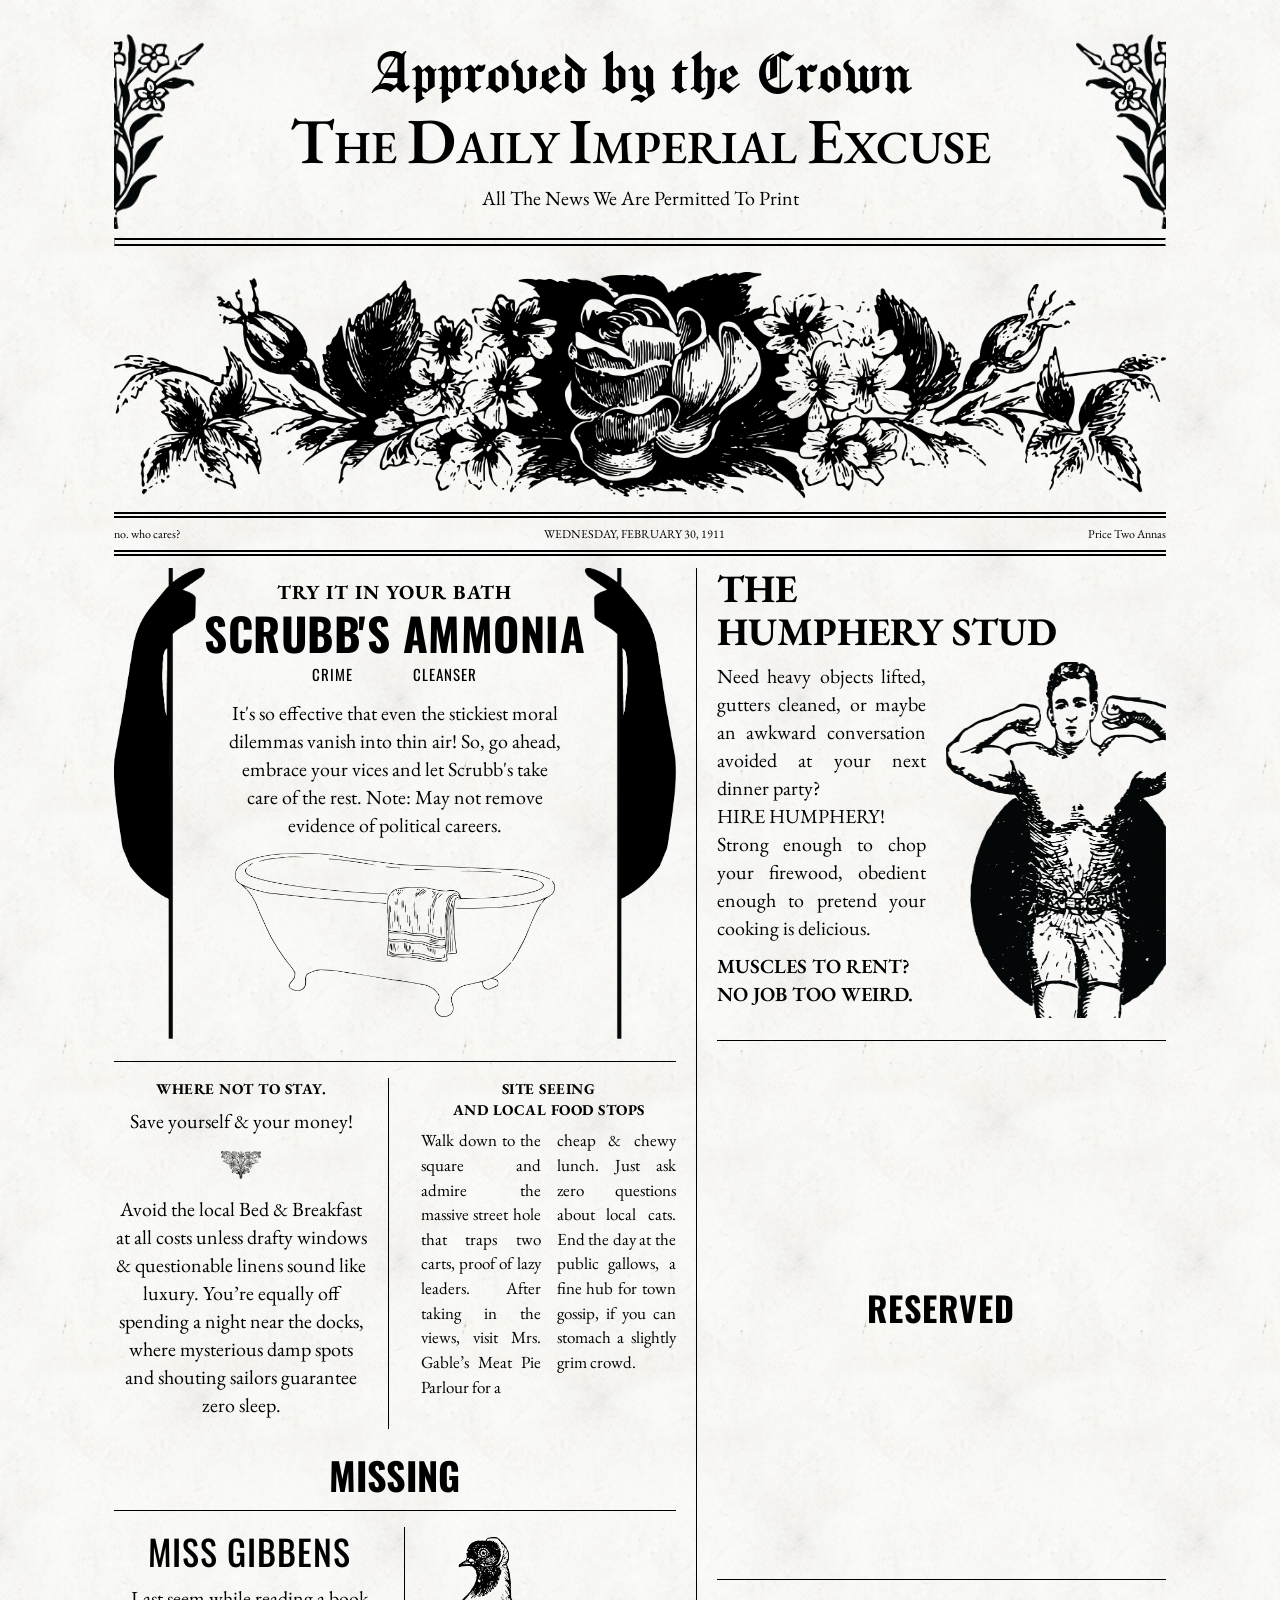
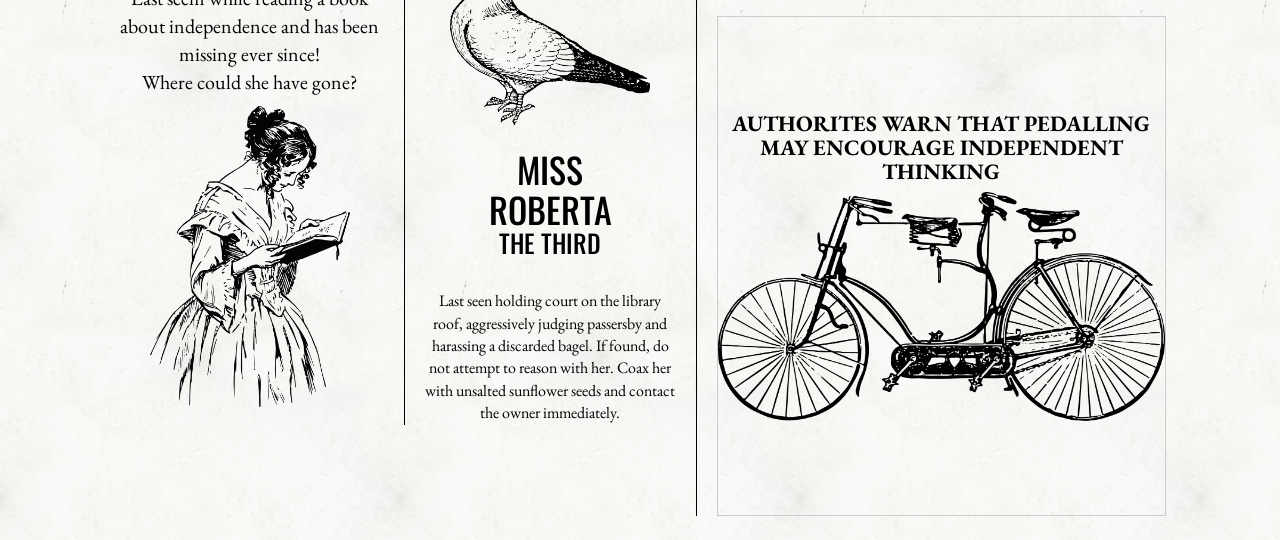
==== commit debcdfda: "missing section finished" ====
--- a/newspaper/index.html
+++ b/newspaper/index.html
@@ -89,7 +89,7 @@
 
 <div class="missing-col-1">
 <h3 class="missing-name">Miss Gibbens</h3>
-<p class="body-text small">Last seem while reading a book about independence and has been missing ever since! Where could she have gone?</p>
+<p class="body-text small">Last seem while reading a book about independence and has been missing ever since! <br>Where could she have gone?</p>
 <div class="missing-illustration">
 <img src="woman-in-book.png" alt="Woman reading a book">
 </div>
@@ -100,7 +100,7 @@
 <img src="miss-piegon.png" alt="Pigeon illustration">
 </div>
 <h3 class="stacked-name">Miss<br>Roberta<br><span class="the-third">The Third</span></h3>
-<p>Lorem ipsum dolor sit amet, consectetuer adipiscing elit, sed diam nonummy nibh euismod tincidunt ut laoreet dolore magna aliqu</p>
+<p>Last seen holding court on the library roof, aggressively judging passersby and harassing a discarded bagel. If found, do not attempt to reason with her. Coax her with unsalted sunflower seeds and contact the owner immediately.</p>
 </div>
 
 </div>
--- a/newspaper/style.css
+++ b/newspaper/style.css
@@ -199,7 +199,7 @@
 }
 
 .reserved-box {
-  min-height: 220px;
+  min-height: 500px;
   display: flex;
   align-items: center;
   justify-content: center;
@@ -233,8 +233,6 @@
   display: block;
 }
 
-/* ---------- AD BOX ---------- */
-
 .ad-box {
   text-align: center;
   padding: 10px 60px 22px;
@@ -306,8 +304,6 @@
   height: auto;
   display: block;
 }
-
-/* ---------- TRAVEL ROW ---------- */
 
 .travel-row {
   display: grid;
@@ -358,8 +354,6 @@
   margin: 0;
 }
 
-/* ---------- MISSING SECTION ---------- */
-
 .section-title {
   font-weight: 900;
   text-transform: uppercase;
@@ -477,4 +471,43 @@
 .lead-small{
   font-size: 20px
  
+}
+
+.section-title{
+  font-family: OSWALD;
+}
+
+.missing-name{
+  font-family: OSWALD;
+  font-size: 35px;
+  font-weight: 450;
+}
+
+.missing-col-2 {
+  display: flex;
+  flex-direction: column;
+  align-items: center;
+  gap: 1.5rem;
+}
+
+.missing-col-2 .missing-illustration {
+  width: 100%;
+}
+
+.stacked-name {
+  font-family: 'Oswald';
+  font-weight: 450;
+  text-transform: uppercase;
+  font-size: 35px;
+  text-align: center;
+}
+
+.stacked-name .the-third {
+  display: block;
+}
+
+.missing-col-2 p {
+  font-family: EB Garamond;
+  font-size: 1rem;
+  text-align: bracket-right;
 }
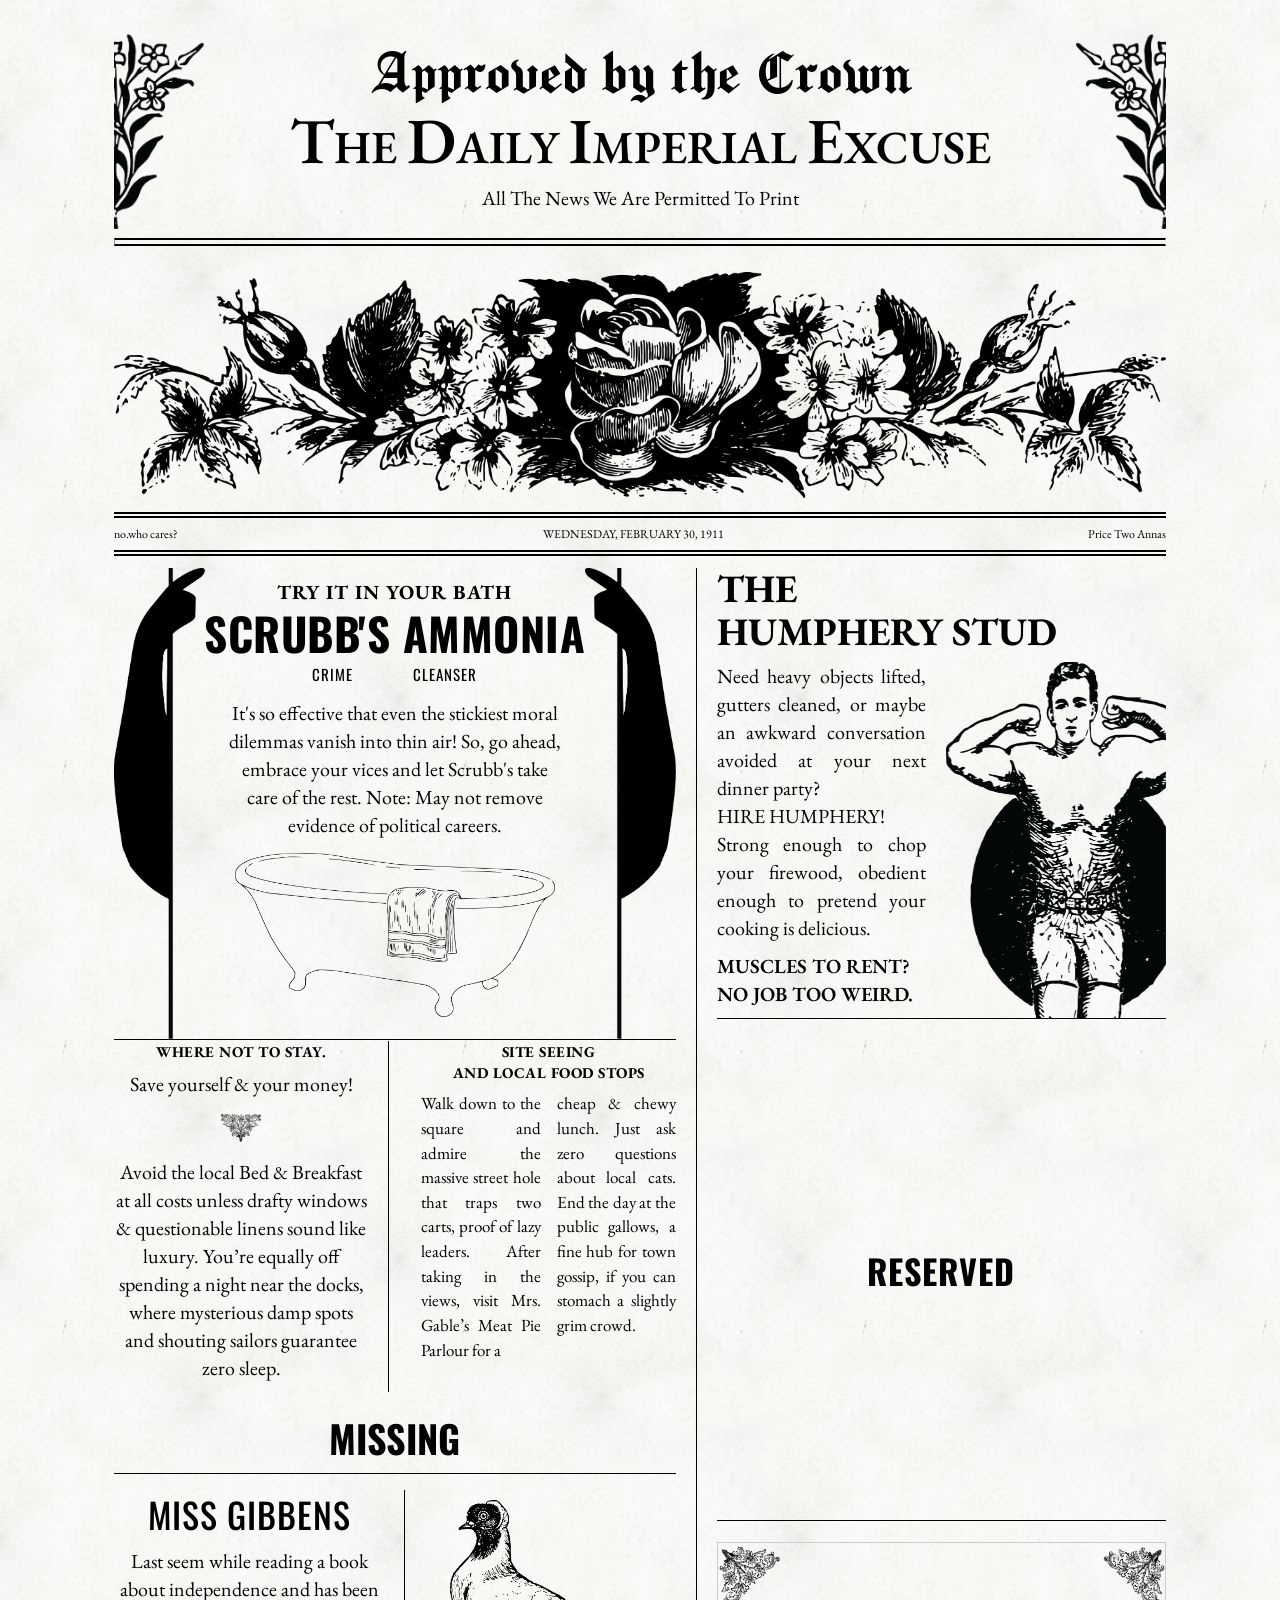
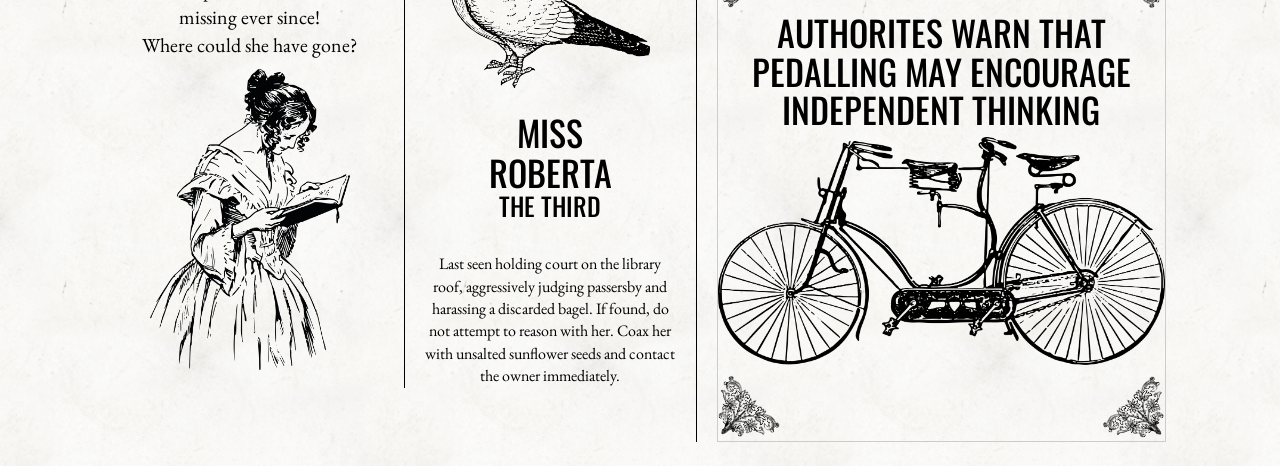
==== commit 15b089e8: "all designing done" ====
--- a/newspaper/index.html
+++ b/newspaper/index.html
@@ -4,7 +4,7 @@
 <head>
   <meta charset="utf-8">
   <meta name="viewport" content="width=device-width, initial-scale=1">
-  <title>A flexbox front page</title>
+  <title>The Daily Imperial Excuse</title>
   <link rel="preconnect" href="https://fonts.googleapis.com">
 <link rel="preconnect" href="https://fonts.gstatic.com" crossorigin>
 <link href="https://fonts.googleapis.com/css2?family=Manufacturing+Consent&family=EB+Garamond:ital,wght@0,400;0,500;0,600;0,700;1,400&family=Oswald:wght@400;500;600;700&display=swap" rel="stylesheet">
@@ -36,7 +36,7 @@
 </div>
 
 <div class="bar rule double-rule">
-<span>no. who cares?</span>
+<span>no.who cares?</span>
 <span>WEDNESDAY, FEBRUARY 30, 1911</span>
 <span>Price Two Annas</span>
 </div>
@@ -117,13 +117,20 @@
 </div>
 <img src="stud-cropped .png" class="stud-man">
 </div>
+
 <div class="travel-row"></div>
 <div class="reserved-box">
 <h2 class="reserved-box">Reserved</h2>
 </div>
+
 <div class="travel-row"></div>
 <div class="bicycle-box">
-<h2>AUTHORITES WARN THAT PEDALLING MAY ENCOURAGE INDEPENDENT THINKING</h2>
+  <img src="divider.flower.png" class="corner-decoration corner-top-left">
+  <img src="divider.flower.png" class="corner-decoration corner-top-right">
+  <img src="divider.flower.png" class="corner-decoration corner-bottom-left">
+  <img src="divider.flower.png" class="corner-decoration corner-bottom-right">
+
+<h2 class="bicycle-heading">AUTHORITES WARN THAT <br>PEDALLING MAY ENCOURAGE <br> INDEPENDENT THINKING</h2>
 <img src="bicycle.png" class="bicycle">
 </div>
 
--- a/newspaper/style.css
+++ b/newspaper/style.css
@@ -220,9 +220,45 @@
   display: flex;
   flex-direction: column;
   align-items: center;
-  justify-content: center;
-  text-align: center;
-  margin-top: 20px;
+  justify-content: flex-start;  
+  text-align: center;
+  margin-top: 20px; 
+  position: relative;  
+  padding-top: 70px;  
+}
+
+.corner-decoration {
+  position: absolute;
+  width: 70px;
+  height: auto;
+}
+
+.corner-top-left {
+  top: 0;
+  left: -14px;
+  transform: rotate(135deg);
+  transform-origin: center;
+}
+
+.corner-top-right {
+  top: 0;
+  right: -14px;
+  transform: rotate(225deg);
+  transform-origin: center;
+}
+
+.corner-bottom-right {
+  bottom: 0;
+  right: -14px;
+  transform: rotate(315deg);
+  transform-origin: center;
+}
+
+.corner-bottom-left {
+  bottom: 0;
+  left: -14px;
+  transform: rotate(45deg);
+  transform-origin: center;
 }
 
 .bicycle {
@@ -308,10 +344,8 @@
 .travel-row {
   display: grid;
   grid-template-columns: 1fr 2fr;
-  column-gap: 22px;
   border-top: 1px solid #000;
-  margin-top: 22px;
-  padding-top: 16px;
+  padding-top: 1px;
 }
 
 .travel-col-1 {
@@ -495,7 +529,7 @@
 }
 
 .stacked-name {
-  font-family: 'Oswald';
+  font-family: OSWALD;
   font-weight: 450;
   text-transform: uppercase;
   font-size: 35px;
@@ -510,4 +544,10 @@
   font-family: EB Garamond;
   font-size: 1rem;
   text-align: bracket-right;
+}
+
+.bicycle-heading{
+  font-family: OSWALD;
+  font-size: 35px;
+  font-weight: 450;
 }
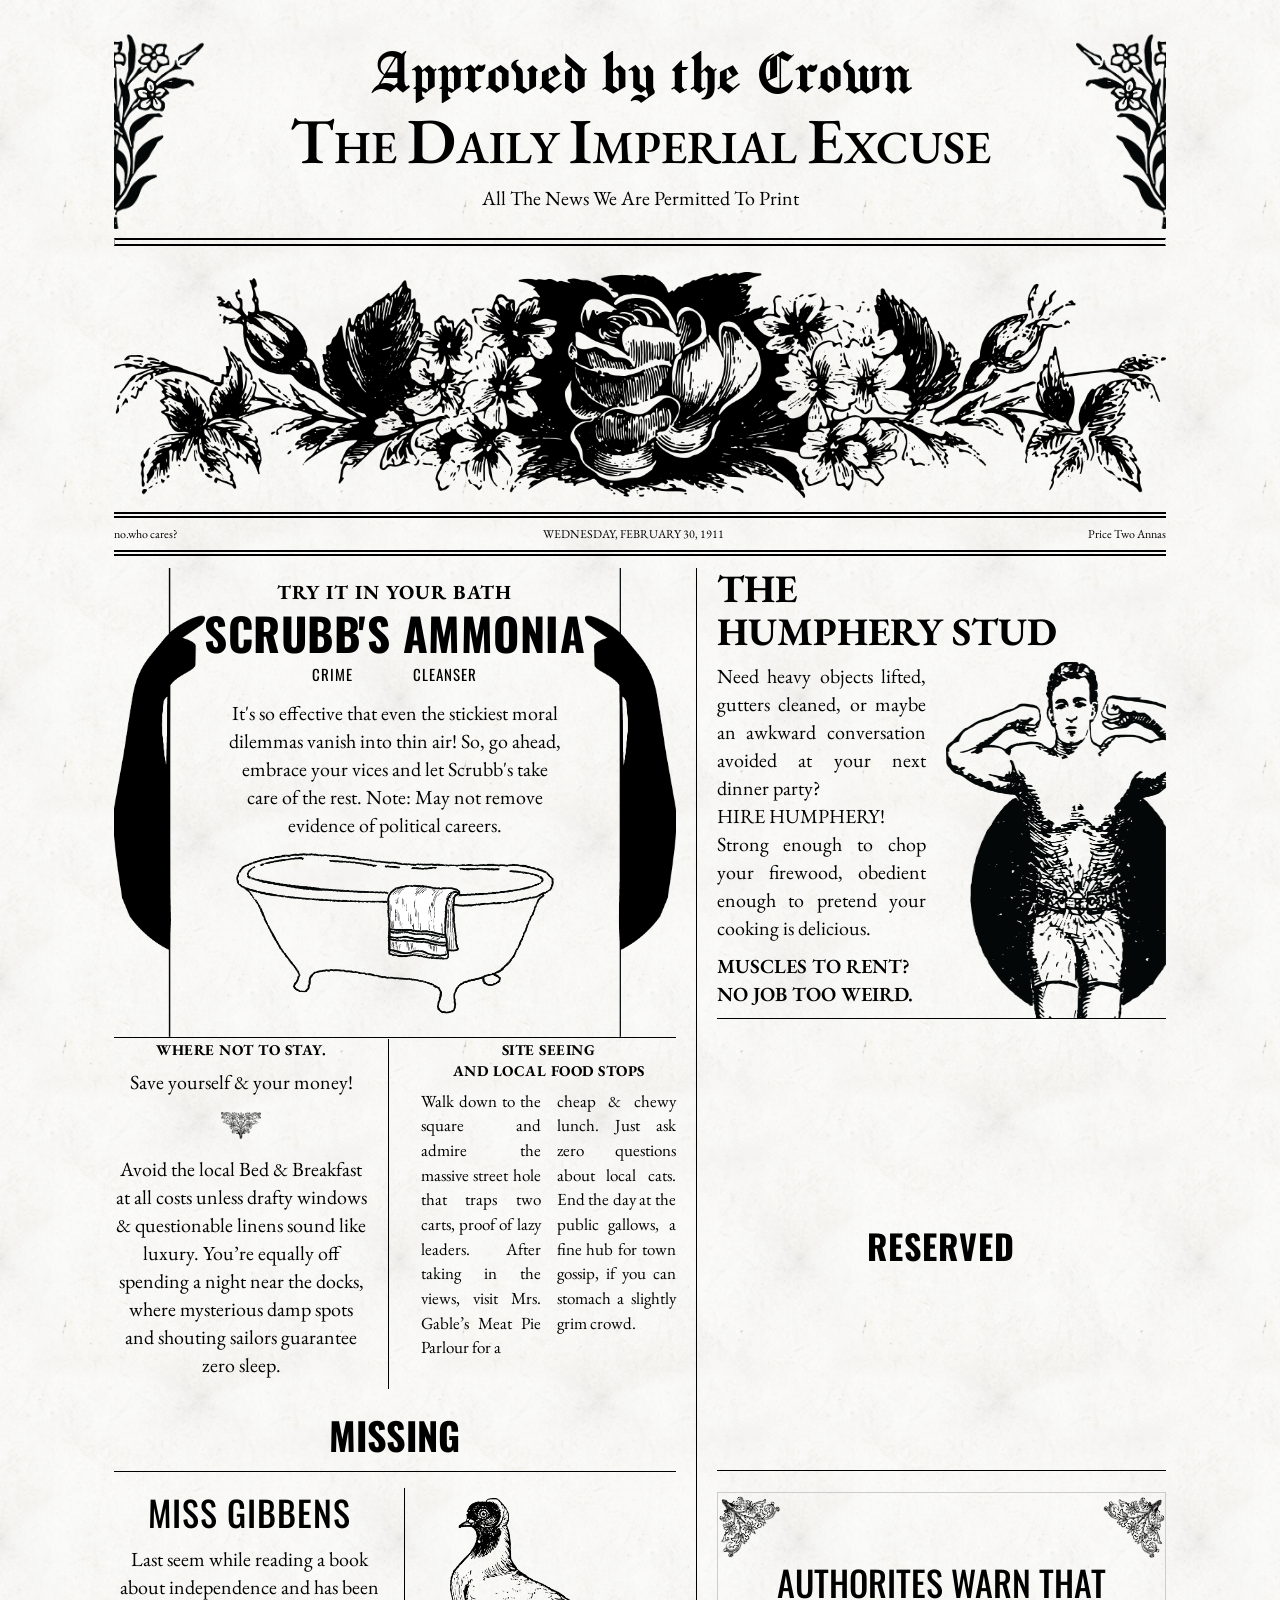
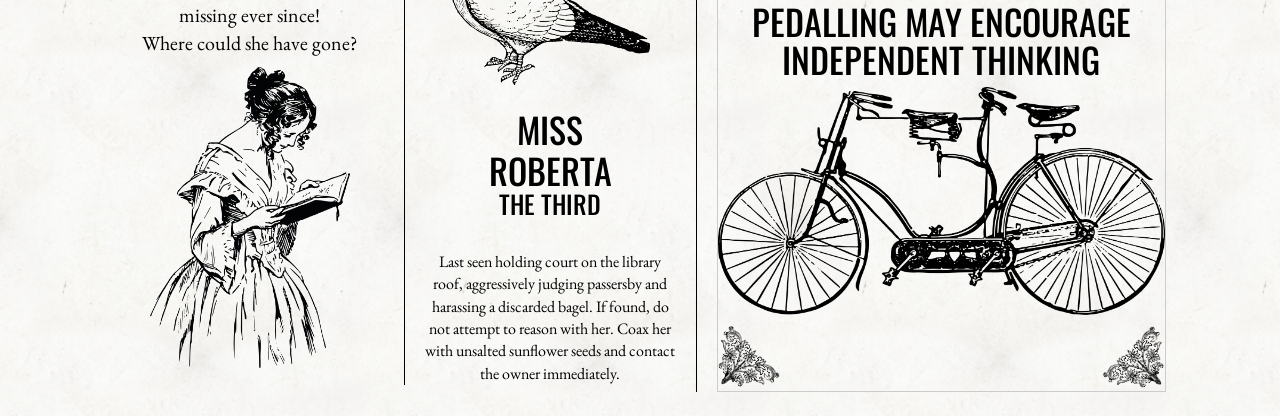
==== commit a9319364: "done" ====
--- a/newspaper/index.html
+++ b/newspaper/index.html
@@ -59,7 +59,7 @@
 </p>
 
 <div class="bathtub">
-<img src="bathtub.png" alt="Bathtub illustration">
+<img src="1.png" alt="Bathtub illustration">
 </div>
 
 <img src="right-hand.png" class="bracket bracket-right" alt="">
@@ -71,7 +71,7 @@
 <p class="lead-small"> Save yourself & your money!</p>
 <img src="divider.flower.png" class="divider-flower">
 <p class="body-text small">
-       Avoid the local Bed & Breakfast at all costs unless drafty windows & questionable linens sound like luxury. You’re equally off spending a night near the docks, where mysterious damp spots and shouting sailors guarantee zero sleep.
+  Avoid the local Bed & Breakfast at all costs unless drafty windows & questionable linens sound like luxury. You’re equally off spending a night near the docks, where mysterious damp spots and shouting sailors guarantee zero sleep.
 </p>
 </div>
 
@@ -83,6 +83,7 @@
 </div>
 </div>
 </div>
+
 
 <h2 class="section-title">Missing</h2>
 <div class="missing-grid">
--- a/newspaper/style.css
+++ b/newspaper/style.css
@@ -199,7 +199,7 @@
 }
 
 .reserved-box {
-  min-height: 500px;
+  min-height: 450px;
   display: flex;
   align-items: center;
   justify-content: center;
@@ -550,4 +550,4 @@
   font-family: OSWALD;
   font-size: 35px;
   font-weight: 450;
-}+}
